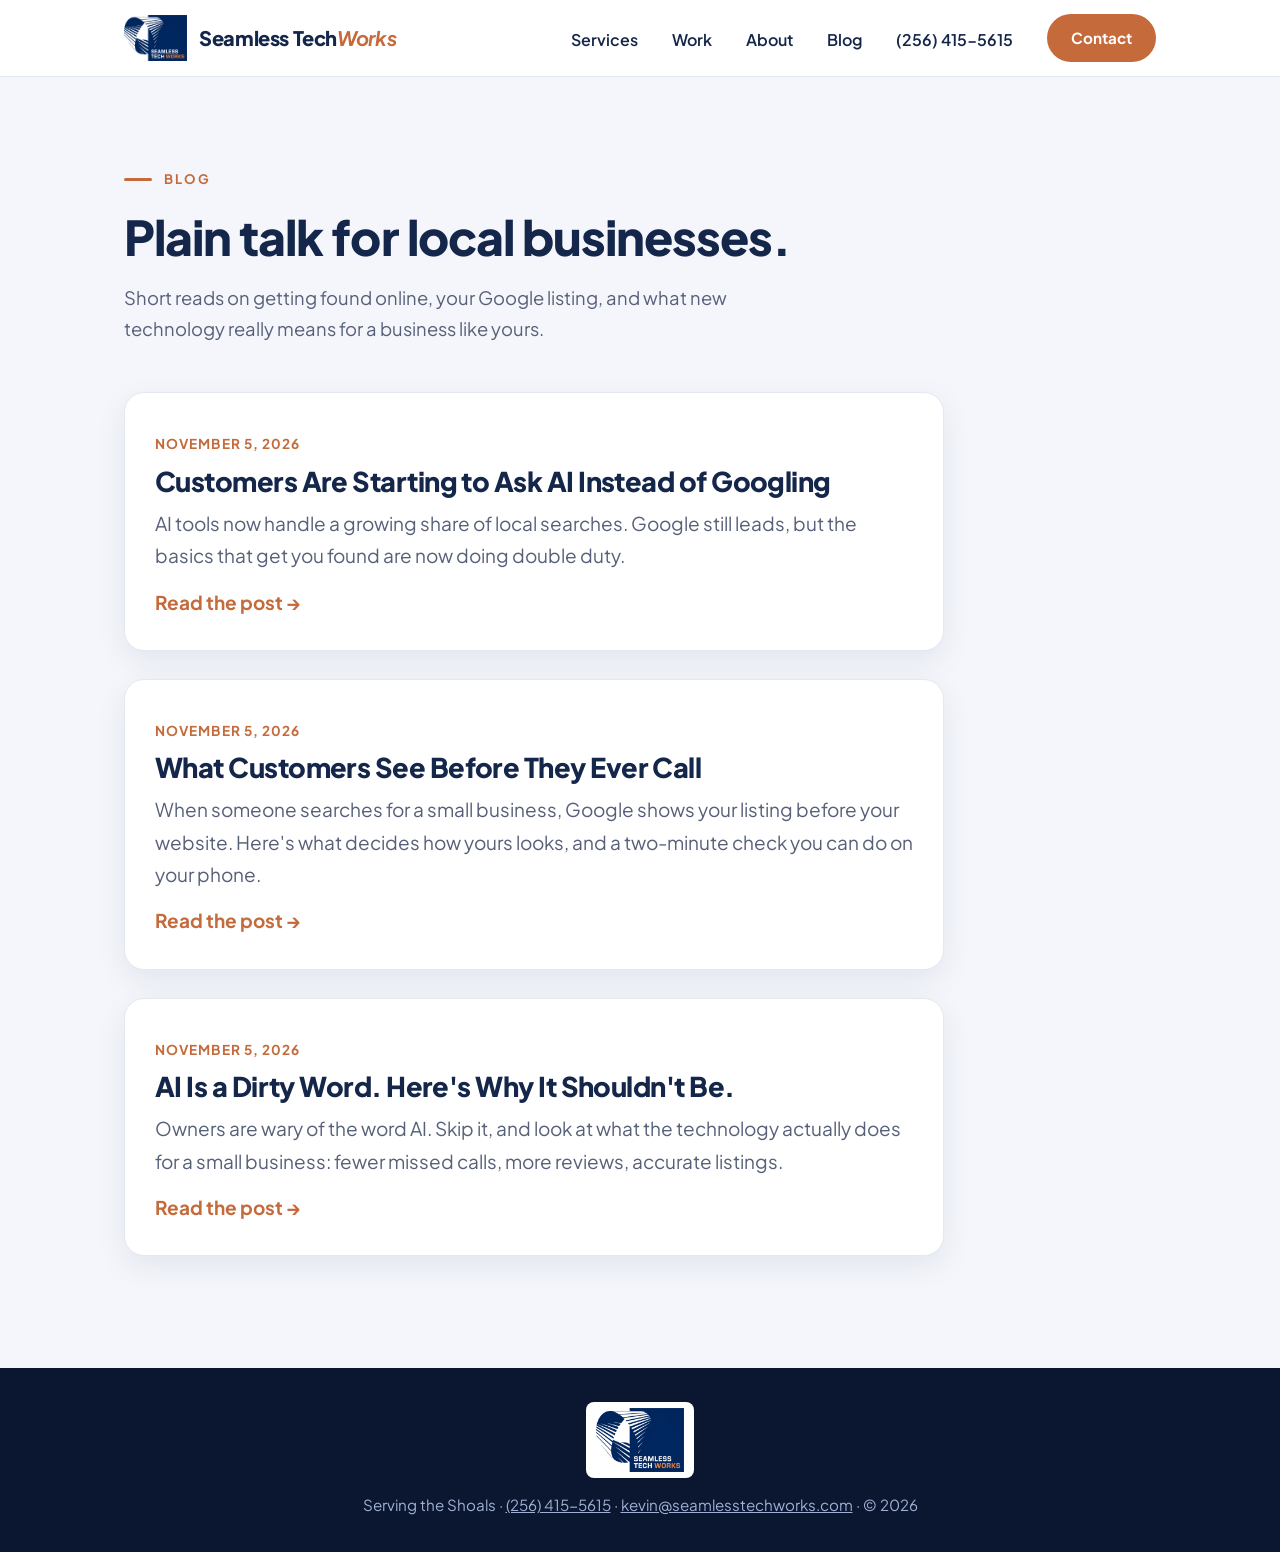
==== blog/index.html @ 8da66e43 "Add blog: index, three posts, nav link, sitemap entries Co-Authored-By: Claude Sonnet 5.5 <noreply@a" ====
<!DOCTYPE html>
<html lang="en">
<head>
<meta charset="utf-8">
<meta name="viewport" content="width=device-width, initial-scale=1">
<title>Blog | Seamless TechWorks</title>
<meta name="description" content="Short, plain-language posts on getting found online, Google listings, and what new technology means for local businesses in the Shoals.">
<link rel="icon" type="image/png" sizes="32x32" href="/images/favicon-32.png">
<link rel="apple-touch-icon" href="/images/apple-touch-icon.png">
<link rel="canonical" href="https://seamlesstechworks.com/blog/">
<meta property="og:type" content="website">
<meta property="og:site_name" content="Seamless TechWorks">
<meta property="og:title" content="Blog | Seamless TechWorks">
<meta property="og:description" content="Short, plain-language posts on getting found online, Google listings, and what new technology means for local businesses in the Shoals.">
<meta property="og:url" content="https://seamlesstechworks.com/blog/">
<meta property="og:image" content="https://seamlesstechworks.com/images/og-image.png">
<meta name="twitter:card" content="summary_large_image">
<link rel="preconnect" href="https://fonts.googleapis.com">
<link rel="preconnect" href="https://fonts.gstatic.com" crossorigin>
<link href="https://fonts.googleapis.com/css2?family=Plus+Jakarta+Sans:ital,wght@0,400;0,500;0,600;0,700;0,800;1,700;1,800&display=swap" rel="stylesheet">
<link rel="stylesheet" href="/css/style.css">
</head>
<body>

<header>
  <div class="wrap bar">
    <a href="/" class="logo-img" aria-label="Seamless TechWorks, home"><img src="/images/logo.png" alt="" width="600" height="437"><span class="wordmark">Seamless Tech<em>Works</em></span></a>
    <nav aria-label="Main">
      <button class="menu-toggle" id="menuToggle" aria-expanded="false" aria-controls="navList">Menu</button>
      <ul id="navList">
        <li><a href="/#services">Services</a></li>
        <li><a href="/#work">Work</a></li>
        <li><a href="/#about">About</a></li>
        <li><a href="/blog/">Blog</a></li>
        <li><a href="tel:+12564155615" class="nav-phone">(256) 415-5615</a></li>
        <li><a href="/#contact" class="btn">Contact</a></li>
      </ul>
    </nav>
  </div>
</header>

<main>
  <section class="blog-index">
    <div class="wrap">
      <span class="eyebrow">Blog</span>
      <h1 class="blog-h1">Plain talk for local businesses.</h1>
      <p class="lead">Short reads on getting found online, your Google listing, and what new technology really means for a business like yours.</p>
      <div class="blog-list">
      <article class="blog-card">
        <time datetime="2026-11-05">November 5, 2026</time>
        <h2><a href="/blog/customers-are-starting-to-ask-ai/">Customers Are Starting to Ask AI Instead of Googling</a></h2>
        <p>AI tools now handle a growing share of local searches. Google still leads, but the basics that get you found are now doing double duty.</p>
        <a class="read" href="/blog/customers-are-starting-to-ask-ai/">Read the post <span aria-hidden="true">→</span></a>
      </article>
      <article class="blog-card">
        <time datetime="2026-11-05">November 5, 2026</time>
        <h2><a href="/blog/what-customers-see-before-they-call/">What Customers See Before They Ever Call</a></h2>
        <p>When someone searches for a small business, Google shows your listing before your website. Here's what decides how yours looks, and a two-minute check you can do on your phone.</p>
        <a class="read" href="/blog/what-customers-see-before-they-call/">Read the post <span aria-hidden="true">→</span></a>
      </article>
      <article class="blog-card">
        <time datetime="2026-11-05">November 5, 2026</time>
        <h2><a href="/blog/ai-is-a-dirty-word/">AI Is a Dirty Word. Here's Why It Shouldn't Be.</a></h2>
        <p>Owners are wary of the word AI. Skip it, and look at what the technology actually does for a small business: fewer missed calls, more reviews, accurate listings.</p>
        <a class="read" href="/blog/ai-is-a-dirty-word/">Read the post <span aria-hidden="true">→</span></a>
      </article>
      </div>
    </div>
  </section>

</main>

<footer>
  <span class="logo-chip"><img src="/images/logo.png" alt="Seamless TechWorks" width="600" height="437"></span>
  <span class="foot-line">Serving the Shoals · <a href="tel:+12564155615">(256) 415-5615</a> · <a href="mailto:kevin@seamlesstechworks.com">kevin@seamlesstechworks.com</a> · © 2026</span>
</footer>

<script src="/js/main.js"></script>
</body>
</html>
---- css/style.css ----
:root {
  --navy: #14264a;
  --navy-deep: #0b1630;
  --clay: #c46a3b;
  --clay-dark: #a95a30;
  --clay-light: #f29a68;
  --ink: #1b2236;
  --muted: #566078;
  --line: #e3e8f1;
  --soft: #f4f6fb;
  --white: #ffffff;
  --radius: 20px;
  --shadow: 0 10px 30px rgba(20, 38, 74, .08);
  --shadow-lg: 0 24px 60px rgba(20, 38, 74, .18);
}
* { box-sizing: border-box; margin: 0; padding: 0; }
html { scroll-behavior: smooth; scroll-padding-top: 84px; }
body {
  font-family: "Plus Jakarta Sans", system-ui, -apple-system, "Segoe UI", Roboto, Arial, sans-serif;
  font-size: 19px;
  line-height: 1.7;
  color: var(--ink);
  background: var(--white);
  -webkit-font-smoothing: antialiased;
}
a { color: inherit; }
.wrap { max-width: 1120px; margin: 0 auto; padding: 0 24px; }
section { padding: 112px 0; }
h1, h2, h3 { color: var(--navy); line-height: 1.15; letter-spacing: -0.02em; }
h2 { font-size: clamp(2.1rem, 4.4vw, 3rem); font-weight: 800; margin-bottom: 18px; }
.lead { font-size: 1.15rem; color: var(--muted); max-width: 620px; }
.eyebrow {
  display: inline-flex; align-items: center; gap: 12px;
  font-size: 0.82rem; font-weight: 700; letter-spacing: 0.16em;
  text-transform: uppercase; color: var(--clay); margin-bottom: 18px;
}
.eyebrow::before { content: ""; width: 28px; height: 3px; border-radius: 3px; background: var(--clay); }

/* Buttons */
.btn {
  display: inline-flex; align-items: center; gap: 10px; background: var(--clay); color: var(--white);
  font: inherit; font-weight: 700; font-size: 1.05rem;
  padding: 17px 34px; border-radius: 999px; border: 0; cursor: pointer;
  text-decoration: none; transition: background .2s, transform .15s, box-shadow .2s;
  box-shadow: 0 8px 22px rgba(196, 106, 59, .35);
}
.btn:hover { background: var(--clay-dark); transform: translateY(-2px); }
.btn:active { transform: translateY(0); }
.btn .arrow { transition: transform .2s; }
.btn:hover .arrow { transform: translateX(4px); }
.btn:focus-visible, a:focus-visible, input:focus-visible, button:focus-visible {
  outline: 3px solid var(--clay); outline-offset: 3px;
}

/* Logo: Seamless Tech + Works (italic, accent color) */
.logo { text-decoration: none; display: inline-block; line-height: 1; color: var(--navy); white-space: nowrap; }
.logo .l1 { font-weight: 800; letter-spacing: -0.02em; }
.logo .l2 { font-weight: 700; font-style: italic; color: var(--clay); letter-spacing: -0.02em; }

/* Header */
header {
  position: sticky; top: 0; z-index: 20; background: rgba(255,255,255,.9);
  backdrop-filter: blur(10px); -webkit-backdrop-filter: blur(10px);
  border-bottom: 1px solid var(--line);
}
.bar { display: flex; align-items: center; justify-content: space-between; min-height: 76px; }
header .logo { font-size: clamp(1.1rem, 5.4vw, 1.4rem); padding: 10px 0; }
nav ul { list-style: none; display: flex; gap: 34px; align-items: center; }
nav a { text-decoration: none; font-weight: 600; color: var(--navy); font-size: 1rem; }
nav a:hover { color: var(--clay); }
nav .btn { padding: 11px 24px; font-size: 0.95rem; color: var(--white); box-shadow: none; }
nav .btn:hover { color: var(--white); }
.menu-toggle {
  display: none; background: none; border: 2px solid var(--navy); color: var(--navy);
  font: inherit; font-weight: 700; font-size: 0.95rem; padding: 8px 18px; border-radius: 999px; cursor: pointer;
}

/* Hero */
.hero {
  position: relative; overflow: hidden; color: var(--white); padding: 128px 0 120px;
  background:
    radial-gradient(circle at 88% 8%, rgba(196,106,59,.35), transparent 42%),
    radial-gradient(circle at 6% 95%, rgba(90,130,230,.28), transparent 48%),
    linear-gradient(160deg, #1a3160 0%, var(--navy) 45%, var(--navy-deep) 100%);
}
.hero::before {
  content: ""; position: absolute; inset: 0; pointer-events: none;
  background-image: radial-gradient(rgba(255,255,255,.12) 1px, transparent 1px);
  background-size: 28px 28px;
  -webkit-mask-image: linear-gradient(180deg, rgba(0,0,0,.7), transparent 80%);
  mask-image: linear-gradient(180deg, rgba(0,0,0,.7), transparent 80%);
}
.hero-grid { position: relative; display: grid; grid-template-columns: 1.1fr .9fr; gap: 64px; align-items: center; }
.hero .logo { color: var(--white); font-size: clamp(1.5rem, calc((100vw - 48px) / 11.4), 4.6rem); margin-bottom: 30px; }
.hero .logo .l2 { color: var(--clay-light); }
.hero h1 {
  font-size: clamp(1.5rem, 2.8vw, 2.1rem); font-weight: 600; color: var(--white);
  max-width: 600px; margin-bottom: 18px; letter-spacing: -0.01em; line-height: 1.3;
}
.hero p { font-size: 1.2rem; color: #c9d3ea; max-width: 560px; margin-bottom: 42px; }

/* Hero visual: stylized browser window */
.mock {
  background: var(--white); border-radius: 18px; box-shadow: var(--shadow-lg);
  transform: rotate(-2.5deg); overflow: hidden; border: 1px solid rgba(255,255,255,.4);
}
.mock-bar { display: flex; gap: 7px; padding: 14px 16px; background: #eef1f7; }
.mock-bar i { width: 11px; height: 11px; border-radius: 50%; background: #cfd6e4; display: block; }
.mock-bar i:first-child { background: var(--clay-light); }
.mock-body { padding: 22px; }
.m-hero { height: 110px; border-radius: 12px; background: linear-gradient(135deg, var(--navy), #2c4a8a); margin-bottom: 18px; position: relative; }
.m-hero::after { content: ""; position: absolute; left: 18px; bottom: 18px; width: 90px; height: 24px; border-radius: 999px; background: var(--clay); }
.m-line { height: 12px; border-radius: 6px; background: #e5eaf3; margin-bottom: 10px; }
.w70 { width: 70%; } .w50 { width: 50%; }
.m-row { display: grid; grid-template-columns: repeat(3, 1fr); gap: 12px; margin-top: 18px; }
.m-box { height: 64px; border-radius: 10px; background: var(--soft); border: 1px solid var(--line); }
.m-box:nth-child(2) { background: #fbeee6; border-color: #f3d9c8; }

/* Services */
.services-grid { display: grid; grid-template-columns: repeat(3, 1fr); gap: 28px; margin-top: 64px; align-items: stretch; }
.card {
  border: 1px solid var(--line); border-radius: var(--radius); padding: 40px 32px; background: var(--white);
  display: flex; flex-direction: column; position: relative; box-shadow: var(--shadow);
  transition: transform .2s, box-shadow .2s;
}
.card:hover { transform: translateY(-4px); box-shadow: var(--shadow-lg); }
.icon {
  width: 56px; height: 56px; border-radius: 16px; background: #fbeee6; color: var(--clay);
  display: flex; align-items: center; justify-content: center; margin-bottom: 24px;
}
.icon svg { width: 28px; height: 28px; fill: none; stroke: currentColor; stroke-width: 1.8; stroke-linecap: round; stroke-linejoin: round; }
.card h3 { font-size: 1.55rem; margin-bottom: 14px; }
.card p { color: var(--muted); font-size: 1.03rem; }
.card.featured {
  background: linear-gradient(165deg, #1c3669, var(--navy) 55%, var(--navy-deep));
  border-color: transparent; box-shadow: var(--shadow-lg); transform: translateY(-14px);
}
.card.featured:hover { transform: translateY(-18px); }
.card.featured h3 { color: var(--white); }
.card.featured p { color: #c9d3ea; }
.card.featured .icon { background: var(--clay); color: var(--white); }
.badge {
  position: absolute; top: -15px; right: 28px; background: var(--clay); color: var(--white);
  font-size: 0.76rem; font-weight: 700; letter-spacing: 0.1em; text-transform: uppercase;
  padding: 7px 16px; border-radius: 999px; box-shadow: 0 6px 16px rgba(196,106,59,.4);
}

/* Work */
.work { background: var(--soft); }
.work-grid { display: grid; grid-template-columns: repeat(6, 1fr); gap: 28px; margin-top: 64px; }
.work-card {
  background: var(--white); border-radius: var(--radius); overflow: hidden; border: 1px solid var(--line);
  display: flex; flex-direction: column; box-shadow: var(--shadow); transition: transform .2s, box-shadow .2s;
}
.work-card { grid-column: span 2; }
.work-card:nth-child(4) { grid-column: 2 / span 2; }
.work-card:nth-child(5) { grid-column: 4 / span 2; }
.work-card:hover { transform: translateY(-4px); box-shadow: var(--shadow-lg); }
.shot {
  flex: none; aspect-ratio: 16 / 10; background: linear-gradient(135deg, #e6ecf8, #d3dcf0);
  display: flex; align-items: center; justify-content: center; color: var(--muted);
  font-size: 0.95rem; font-weight: 500; border-bottom: 1px solid var(--line);
}
.shot { position: relative; overflow: hidden; }
.shot img { position: absolute; inset: 0; width: 100%; height: 100%; object-fit: cover; object-position: top left; display: block; }
.work-body { padding: 26px 28px 30px; }
.work-body h3 { font-size: 1.3rem; margin-bottom: 6px; }
.work-body a { color: var(--clay); font-weight: 700; text-decoration: none; word-break: break-word; }
.work-body a:hover { text-decoration: underline; }

/* About */
.about-grid { display: grid; grid-template-columns: .8fr 1.2fr; gap: 72px; align-items: start; }
.about h2 { margin-bottom: 0; }
.about p { margin-bottom: 22px; color: var(--ink); }
.about-text { border-left: 3px solid var(--clay); padding-left: 36px; }

/* Contact */
.contact {
  color: var(--white);
  background:
    radial-gradient(circle at 95% 0%, rgba(196,106,59,.3), transparent 40%),
    linear-gradient(160deg, var(--navy) 0%, var(--navy-deep) 100%);
}
.contact h2 { color: var(--white); }
.contact .lead { color: #c9d3ea; }
.contact-grid { display: grid; grid-template-columns: .9fr 1.1fr; gap: 64px; align-items: start; }
.form-card { background: var(--white); color: var(--ink); border-radius: 24px; padding: 40px; box-shadow: var(--shadow-lg); }
.form-row { display: grid; grid-template-columns: 1fr 1fr; gap: 20px; }
.field { margin-bottom: 22px; }
label { display: block; font-weight: 600; margin-bottom: 8px; font-size: 0.98rem; color: var(--navy); }
input[type="text"], input[type="tel"], input[type="email"], input[type="url"] {
  width: 100%; font: inherit; font-size: 1.05rem; padding: 15px 16px;
  border: 1.5px solid var(--line); border-radius: 12px; background: var(--soft); color: var(--ink);
  transition: border-color .15s, background .15s;
}
input:focus { border-color: var(--clay); background: var(--white); outline: none; }
.hp { position: absolute; left: -9999px; }
.form-msg { margin-top: 18px; font-weight: 600; min-height: 1.5em; color: var(--navy); }
.form-card .btn { width: 100%; justify-content: center; }

/* Footer */
footer { background: var(--navy-deep); color: #9fb0d3; text-align: center; padding: 34px 24px; font-size: 0.95rem; }
footer .logo { font-size: 1rem; color: var(--white); }
footer .logo .l2 { color: var(--clay-light); }

/* Responsive */
@media (max-width: 960px) {
  .services-grid, .work-grid { grid-template-columns: 1fr; }
  .work-card, .work-card:nth-child(4), .work-card:nth-child(5) { grid-column: auto; }
  .card.featured, .card.featured:hover { transform: none; }
  section { padding: 76px 0; }
  .hero { padding: 80px 0 76px; }
  .hero-grid, .about-grid, .contact-grid { grid-template-columns: 1fr; gap: 40px; }
  .mock { display: none; }
  .about-text { padding-left: 24px; }
  .form-card { padding: 28px 22px; }
  .form-row { grid-template-columns: 1fr; gap: 0; }
  .menu-toggle { display: block; }
  nav ul {
    display: none; position: absolute; top: 76px; left: 0; right: 0; background: var(--white);
    flex-direction: column; gap: 0; padding: 12px 24px 24px; border-bottom: 1px solid var(--line);
    align-items: stretch;
  }
  nav ul.open { display: flex; }
  nav li a { display: block; padding: 14px 0; font-size: 1.1rem; }
  nav li:last-child { padding-top: 10px; }
  nav .btn { justify-content: center; padding: 14px 20px; }
}
@media (prefers-reduced-motion: reduce) {
  html { scroll-behavior: auto; }
  .btn, .card, .work-card, .btn .arrow { transition: none; }
}

/* Sign-line band */
.sign { background: var(--soft); padding: 88px 0; text-align: center; }
.sign .wrap { max-width: 800px; }
.sign-text { font-size: 1.2rem; color: var(--muted); }
.sign-big { font-size: clamp(1.8rem, 4vw, 2.6rem); font-weight: 800; color: var(--navy); letter-spacing: -0.02em; line-height: 1.2; margin: 22px 0; }

/* Service card details */
.card .price { color: var(--navy); font-size: 1.35rem; margin-bottom: 12px; line-height: 1.3; }
.card .price strong { font-size: 2rem; font-weight: 800; letter-spacing: -0.02em; }
.card .price small { font-size: .85rem; font-weight: 600; color: var(--muted); text-transform: uppercase; letter-spacing: .08em; display: block; }
.card .price .plus { font-weight: 700; }
.card.featured .price, .card.featured .price strong { color: var(--white); }
.card.featured .price small { color: #c9d3ea; }
.checks { list-style: none; margin-top: 22px; display: grid; gap: 12px; }
.checks li { position: relative; padding-left: 30px; font-size: 1rem; color: var(--ink); line-height: 1.5; }
.checks li::before { content: ""; position: absolute; left: 0; top: 3px; width: 20px; height: 20px; border-radius: 50%; background: var(--clay) url("data:image/svg+xml;utf8,<svg xmlns='http://www.w3.org/2000/svg' viewBox='0 0 24 24' fill='none' stroke='white' stroke-width='3.4' stroke-linecap='round' stroke-linejoin='round'><path d='M6 12.5l4 4L18 8'/></svg>") center / 12px no-repeat; }
.card.featured .checks li { color: #e6ecf8; }
.fine { margin-top: 48px; text-align: center; color: var(--muted); font-size: 1rem; max-width: 720px; margin-left: auto; margin-right: auto; }

/* How it works */
.process { background: var(--navy); }
.process h2, .process h3 { color: var(--white); }
.process .eyebrow { color: var(--clay-light); }
.process .eyebrow::before { background: var(--clay-light); }
.steps { list-style: none; display: grid; grid-template-columns: repeat(3, 1fr); gap: 28px; margin-top: 48px; }
.steps li { background: rgba(255,255,255,.06); border: 1px solid rgba(255,255,255,.14); border-radius: var(--radius); padding: 32px 28px; }
.steps .num { width: 44px; height: 44px; border-radius: 50%; background: var(--clay); color: var(--white); font-weight: 800; display: flex; align-items: center; justify-content: center; margin-bottom: 18px; }
.steps h3 { font-size: 1.35rem; margin-bottom: 10px; }
.steps p { color: #c9d3ea; font-size: 1.02rem; }

/* Who we help */
.who-grid { display: grid; grid-template-columns: repeat(3, 1fr); gap: 28px; margin-top: 48px; }
.who-card { border: 1px solid var(--line); border-radius: var(--radius); padding: 32px 28px; background: var(--white); box-shadow: var(--shadow); }
.who-card h3 { font-size: 1.35rem; margin-bottom: 10px; }
.who-card p { color: var(--muted); font-size: 1.02rem; }

@media (max-width: 900px) {
  .steps, .who-grid { grid-template-columns: 1fr; }
}

/* Phone links */
nav .nav-phone { white-space: nowrap; }
.call-line { margin-top: 18px; font-size: 1.1rem; color: var(--muted); }
.call-line a { color: var(--clay); font-weight: 700; text-decoration: none; white-space: nowrap; }
.call-line a:hover { text-decoration: underline; }
footer a { color: inherit; }

/* Image logo */
.logo-img { display: inline-block; line-height: 0; padding: 6px 0; }
.logo-img img { height: 58px; width: auto; display: block; }
.logo-chip { display: inline-block; background: #fff; border-radius: 8px; padding: 6px 10px; vertical-align: middle; margin-bottom: 8px; }
.logo-chip img { height: 64px; width: auto; display: block; }
.hero-grid { grid-template-columns: 1fr; }

#contact .call-line { color: #c9d3ea; }
#contact .call-line a { color: var(--clay-light); }

/* Logo polish */
.logo-img { display: inline-flex; align-items: center; gap: 12px; text-decoration: none; }
.logo-img img { height: 46px; }
.wordmark { font-weight: 800; letter-spacing: -0.02em; color: var(--navy); font-size: 1.25rem; white-space: nowrap; }
.wordmark em { font-style: italic; font-weight: 700; color: var(--clay); }
.hero h1 { font-size: clamp(2.1rem, 4.4vw, 3.5rem); font-weight: 800; line-height: 1.12; max-width: 620px; letter-spacing: -0.025em; margin-bottom: 22px; }
.hero-grid { grid-template-columns: 1.15fr .85fr; gap: 56px; }
.hero-logo { background: #fff; border-radius: 24px; padding: clamp(24px, 3.2vw, 44px); box-shadow: var(--shadow-lg), 0 0 0 1px rgba(255,255,255,.08); justify-self: center; width: 100%; max-width: 440px; transform: rotate(-1.5deg); }
.hero-logo img { width: 100%; height: auto; display: block; }
@media (max-width: 860px) {
  .hero-grid { grid-template-columns: 1fr; gap: 32px; }
  .hero-logo { order: -1; max-width: 240px; justify-self: start; padding: 20px; transform: none; }
}
@media (max-width: 420px) { .wordmark { display: none; } }

/* Polish pass */
.field select { width: 100%; padding: 15px 16px; border: 1px solid var(--line); border-radius: 12px; background: var(--soft); font: inherit; color: var(--ink, #14264a); }
.field select:focus { outline: 2px solid var(--clay); outline-offset: 1px; }
.sign-text { font-size: clamp(1.25rem, 2.4vw, 1.5rem); color: var(--navy); font-weight: 500; line-height: 1.5; }
footer { display: flex; flex-direction: column; align-items: center; gap: 14px; }
footer .logo-chip { margin: 0; }

/* Also available */
.also { margin-top: 56px; }
.also-title { font-size: 1.1rem; text-transform: uppercase; letter-spacing: .12em; color: var(--clay); text-align: center; margin-bottom: 22px; }
.also-grid { display: grid; grid-template-columns: repeat(2, 1fr); gap: 28px; }
.also-card { border: 1px solid var(--line); border-radius: var(--radius); padding: 28px; background: var(--soft); }
.also-card h4 { font-size: 1.25rem; color: var(--navy); margin-bottom: 8px; }
.also-card p { color: var(--muted); font-size: 1.02rem; }
.also-note { text-align: center; color: var(--muted); margin-top: 22px; }
.also + .fine { margin-top: 32px; }
@media (max-width: 860px) { .also-grid { grid-template-columns: 1fr; } }

/* v7: light hero, dark sign block, roomier gutters */
.wrap { padding: 0 clamp(24px, 4vw, 44px); }
.hero { background: linear-gradient(180deg, #ffffff 0%, #eef1f8 100%); color: var(--navy); padding: 96px 0 104px; }
.hero::before { display: none; }
.hero h1 { color: var(--navy); }
.hero p { color: var(--muted); }
.hero-logo { background: none; box-shadow: none; transform: none; border-radius: 0; padding: 0; max-width: 480px; }
.hero-logo img { filter: drop-shadow(0 18px 30px rgba(20,38,74,.18)); }
@media (max-width: 860px) { .hero { padding: 56px 0 64px; } .hero-logo { max-width: 260px; padding: 0; } }
.sign { background: linear-gradient(165deg, #1c3669, var(--navy) 55%, var(--navy-deep)); }
.sign-text { color: #c9d3ea; font-weight: 400; }
.sign-big { color: var(--white); }
.sign-big .hl { color: var(--clay-light); }
.sign-big .hl { white-space: nowrap; }

/* Blog */
.blog-index { padding: 80px 0 112px; background: var(--soft); }
.blog-h1 { font-size: clamp(2.1rem, 4.4vw, 3rem); font-weight: 800; margin-bottom: 18px; }
.blog-list { display: grid; gap: 28px; margin-top: 48px; max-width: 820px; }
.blog-card { background: var(--white); border: 1px solid var(--line); border-radius: var(--radius); padding: 32px 30px; box-shadow: var(--shadow); }
.blog-card time { font-size: .85rem; font-weight: 700; letter-spacing: .08em; text-transform: uppercase; color: var(--clay); }
.blog-card h2 { font-size: clamp(1.4rem, 2.6vw, 1.7rem); margin: 8px 0 10px; }
.blog-card h2 a { color: var(--navy); text-decoration: none; }
.blog-card h2 a:hover { color: var(--clay); }
.blog-card p { color: var(--muted); }
.blog-card .read { display: inline-block; margin-top: 14px; font-weight: 700; color: var(--clay); text-decoration: none; }
.blog-card .read:hover { text-decoration: underline; }
.post { padding: 64px 0 96px; }
.post-wrap { max-width: 760px; }
.post .back { display: inline-block; margin-bottom: 28px; font-weight: 600; color: var(--clay); text-decoration: none; }
.post .back:hover { text-decoration: underline; }
.post h1 { font-size: clamp(2rem, 5vw, 3rem); font-weight: 800; line-height: 1.12; letter-spacing: -0.025em; margin-bottom: 14px; }
.post-meta { color: var(--muted); font-size: .98rem; margin-bottom: 36px; padding-bottom: 28px; border-bottom: 1px solid var(--line); }
.post p { font-size: 1.15rem; line-height: 1.75; color: #27324a; margin-bottom: 1.15em; }
.post p a { color: var(--clay); font-weight: 600; }
.post sup a { text-decoration: none; padding: 0 2px; }
.post .footnote { font-size: .92rem; line-height: 1.6; color: var(--muted); border-top: 1px solid var(--line); padding-top: 18px; margin-top: 40px; }
.post-cta { margin-top: 56px; padding: 36px 32px; border-radius: 20px; background: linear-gradient(165deg, #1c3669, var(--navy) 55%, var(--navy-deep)); color: var(--white); }
.post-cta h2 { color: var(--white); font-size: 1.7rem; margin-bottom: 8px; }
.post-cta p { color: #c9d3ea; font-size: 1.08rem; margin-bottom: 22px; }
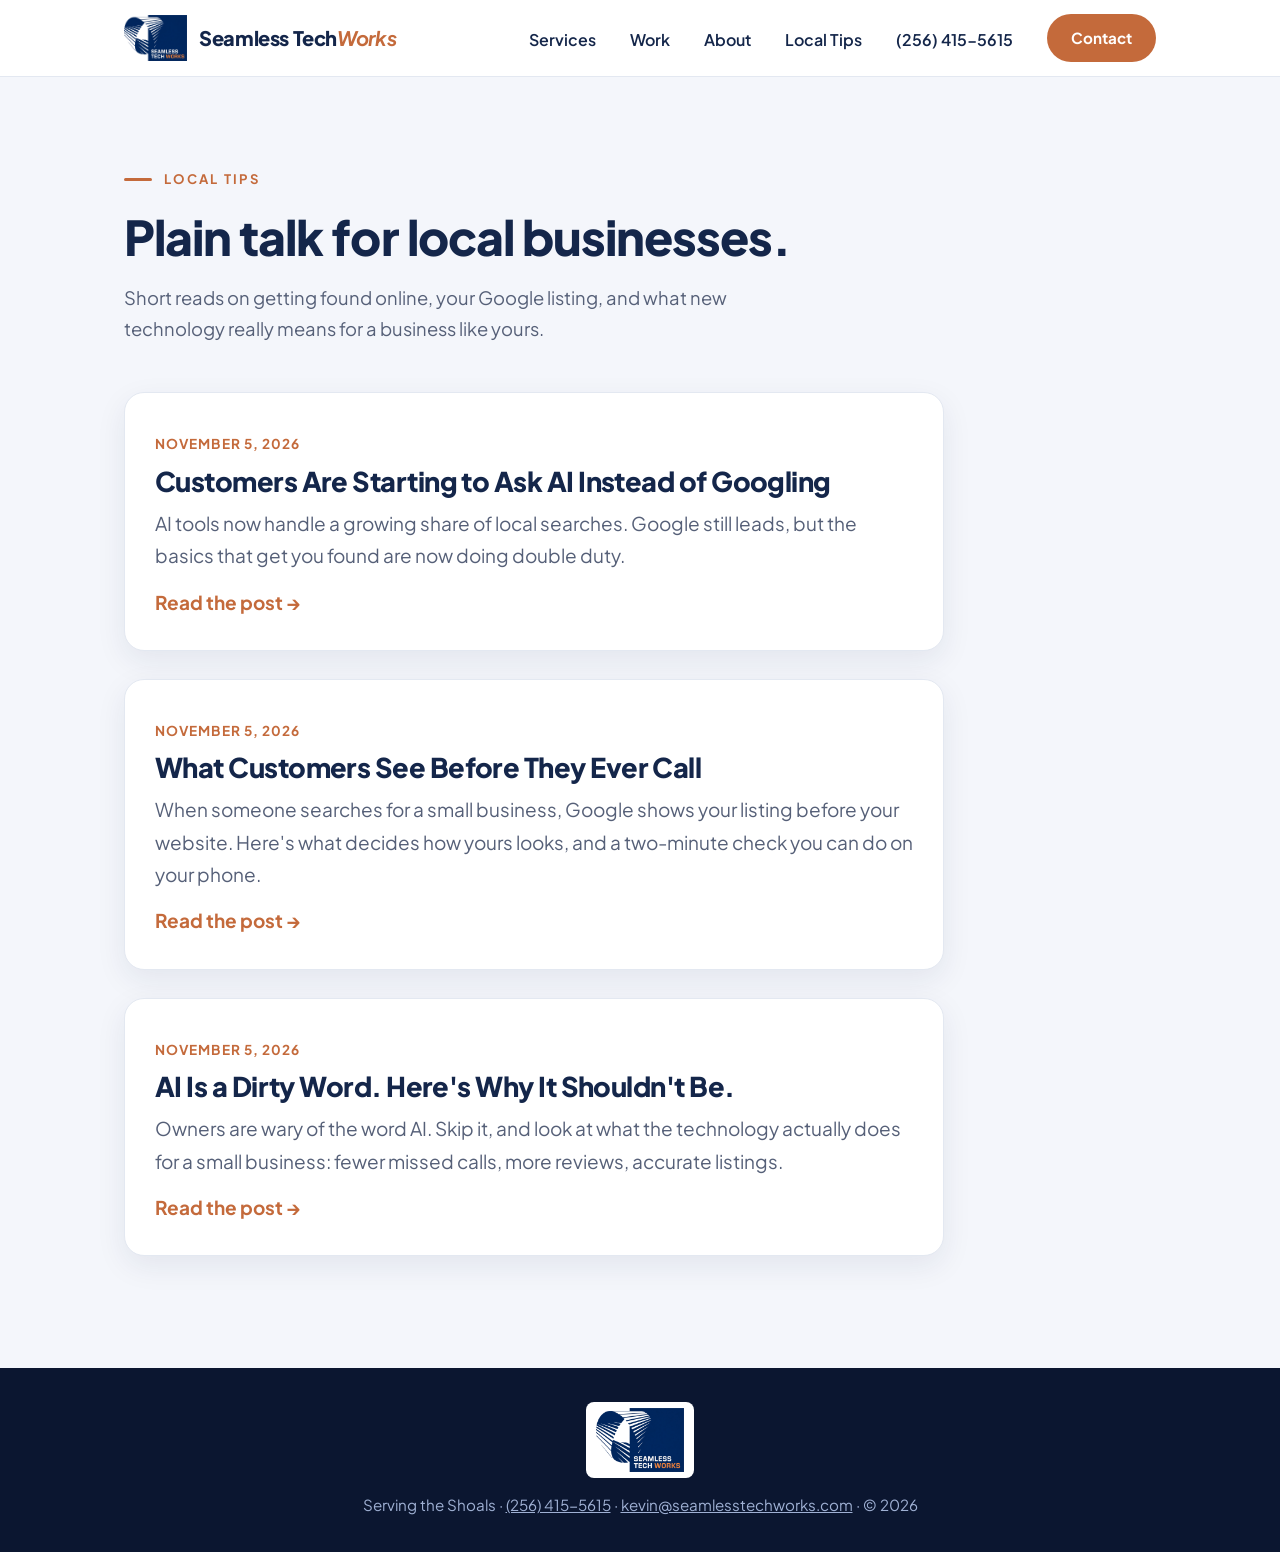
==== commit 5334ce95: "Rename Blog to Local Tips; byline Kevin, Seamless TechWorks Co-Authored-By: Claude Sonnet 5.5 <norep" ====
--- a/blog/index.html
+++ b/blog/index.html
@@ -3,14 +3,14 @@
 <head>
 <meta charset="utf-8">
 <meta name="viewport" content="width=device-width, initial-scale=1">
-<title>Blog | Seamless TechWorks</title>
+<title>Local Tips | Seamless TechWorks</title>
 <meta name="description" content="Short, plain-language posts on getting found online, Google listings, and what new technology means for local businesses in the Shoals.">
 <link rel="icon" type="image/png" sizes="32x32" href="/images/favicon-32.png">
 <link rel="apple-touch-icon" href="/images/apple-touch-icon.png">
 <link rel="canonical" href="https://seamlesstechworks.com/blog/">
 <meta property="og:type" content="website">
 <meta property="og:site_name" content="Seamless TechWorks">
-<meta property="og:title" content="Blog | Seamless TechWorks">
+<meta property="og:title" content="Local Tips | Seamless TechWorks">
 <meta property="og:description" content="Short, plain-language posts on getting found online, Google listings, and what new technology means for local businesses in the Shoals.">
 <meta property="og:url" content="https://seamlesstechworks.com/blog/">
 <meta property="og:image" content="https://seamlesstechworks.com/images/og-image.png">
@@ -31,7 +31,7 @@
         <li><a href="/#services">Services</a></li>
         <li><a href="/#work">Work</a></li>
         <li><a href="/#about">About</a></li>
-        <li><a href="/blog/">Blog</a></li>
+        <li><a href="/blog/">Local Tips</a></li>
         <li><a href="tel:+12564155615" class="nav-phone">(256) 415-5615</a></li>
         <li><a href="/#contact" class="btn">Contact</a></li>
       </ul>
@@ -42,7 +42,7 @@
 <main>
   <section class="blog-index">
     <div class="wrap">
-      <span class="eyebrow">Blog</span>
+      <span class="eyebrow">Local Tips</span>
       <h1 class="blog-h1">Plain talk for local businesses.</h1>
       <p class="lead">Short reads on getting found online, your Google listing, and what new technology really means for a business like yours.</p>
       <div class="blog-list">
